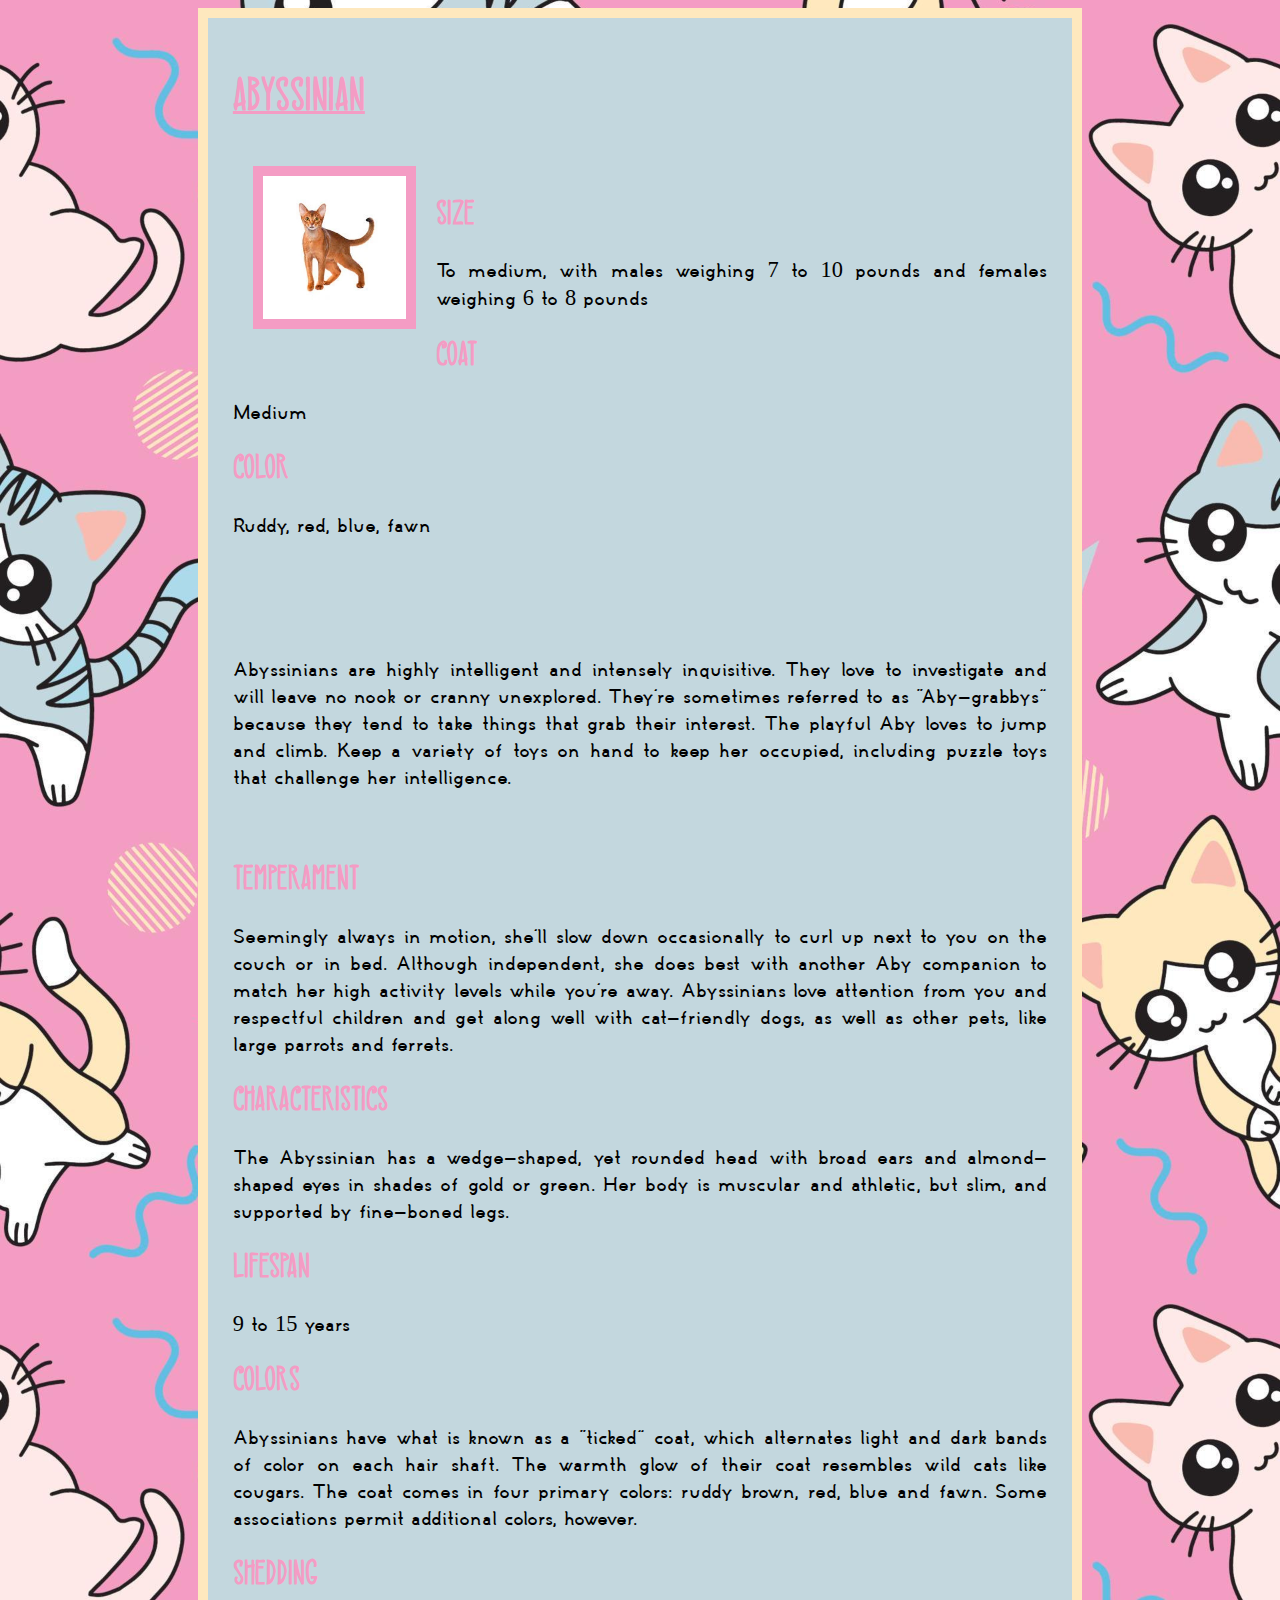
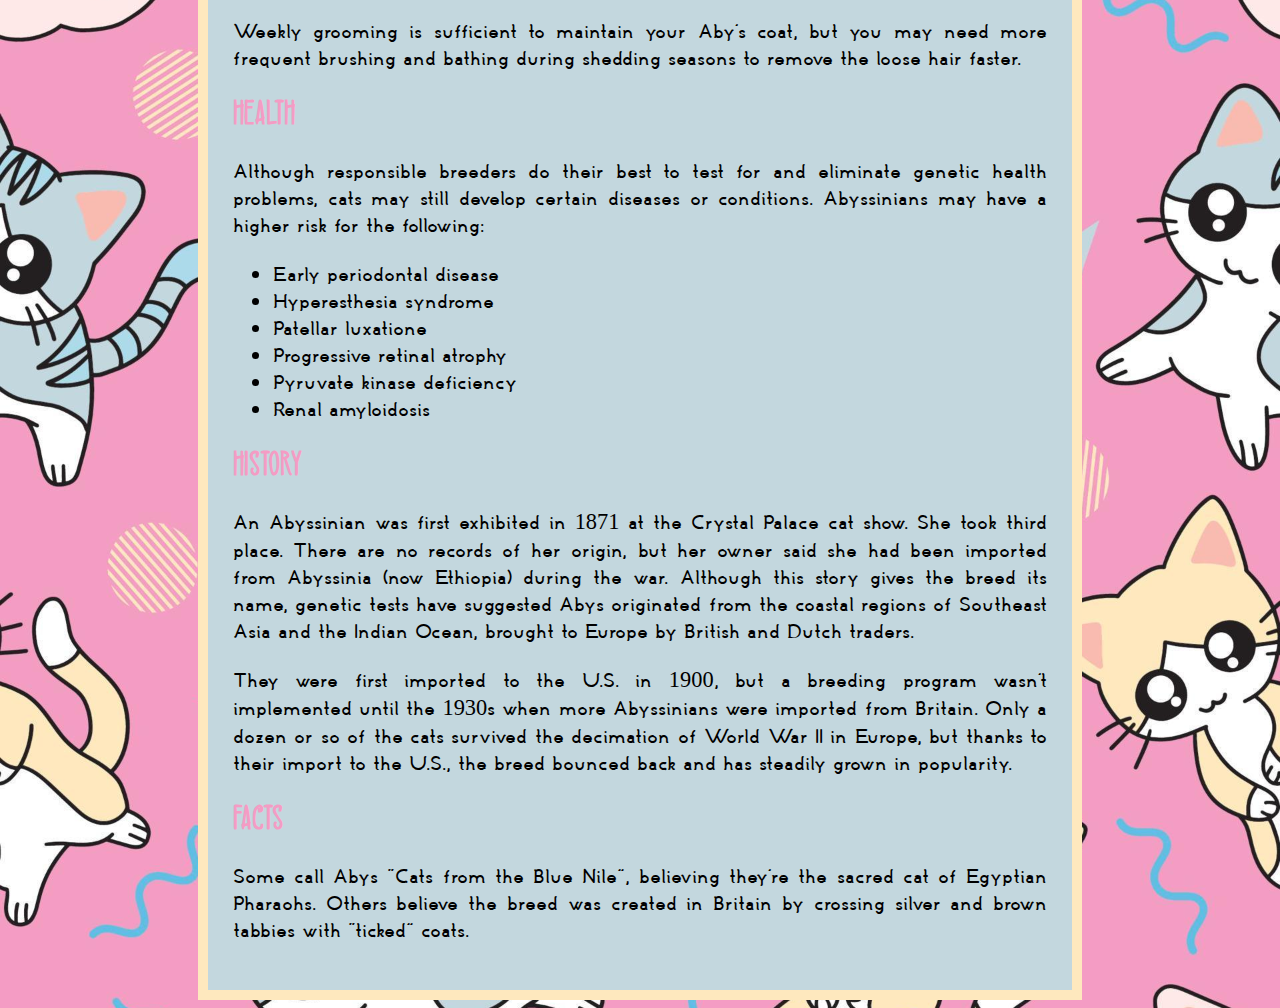
==== abyssinian.html @ 5922e12d "Add files via upload" ====
<!DOCTYPE html>
<html lang="en">
<head>
    <meta charset="UTF-8">
    <meta http-equiv="X-UA-Compatible" content="IE=edge">
    <meta name="viewport" content="width=device-width, initial-scale=1.0">
    <title>Abyssinian</title>
    <link rel="stylesheet" href="./css/breeds.css">
    <link rel="shortcut icon" href="images/favicon.png">
</head>
<body>
    <div id="wrapper">
        <h1>Abyssinian</h1>
            <img id="cats" src="./images/cat1.jpg" alt="Abyssinian">
                <br>
        <h2>Size</h2>
            <p> To medium, with males weighing 7 to 10 pounds and females weighing 6 to 8 pounds</p>
        <h2>Coat</h2>
            <p>Medium</p>
        <h2>Color</h2>
            <p>Ruddy, red, blue, fawn</p>
                <br><br><br>
            <p><b>Abyssinians are highly intelligent and intensely inquisitive. They love to investigate and will leave no nook or cranny unexplored. They’re sometimes referred to as “Aby-grabbys” because they tend to take things that grab their interest. The playful Aby loves to jump and climb. Keep a variety of toys on hand to keep her occupied, including puzzle toys that challenge her intelligence.</b></p>
                <br>
        <h2>Temperament</h2>
            <p>Seemingly always in motion, she’ll slow down occasionally to curl up next to you on the couch or in bed. Although independent, she does best with another Aby companion to match her high activity levels while you’re away. Abyssinians love attention from you and respectful children and get along well with cat-friendly dogs, as well as other pets, like large parrots and ferrets.</p>
        <h2>Characteristics</h2>
            <p>The Abyssinian has a wedge-shaped, yet rounded head with broad ears and almond-shaped eyes in shades of gold or green. Her body is muscular and athletic, but slim, and supported by fine-boned legs.</p>
        <h2>Lifespan</h2>
            <p>9 to 15 years</p>
        <h2>Colors</h2>
            <p>Abyssinians have what is known as a “ticked” coat, which alternates light and dark bands of color on each hair shaft. The warmth glow of their coat resembles wild cats like cougars. The coat comes in four primary colors: ruddy brown, red, blue and fawn. Some associations permit additional colors, however.</p>
        <h2>Shedding</h2>
            <p>Weekly grooming is sufficient to maintain your Aby’s coat, but you may need more frequent brushing and bathing during shedding seasons to remove the loose hair faster.</p>
        <h2>Health</h2>
            <p>Although responsible breeders do their best to test for and eliminate genetic health problems, cats may still develop certain diseases or conditions. Abyssinians may have a higher risk for the following:</p>
        <ul class="lista">
            <li>Early periodontal disease</li>
            <li>Hyperesthesia syndrome</li>
            <li>Patellar luxatione</li>
            <li>Progressive retinal atrophy</li>
            <li>Pyruvate kinase deficiency</li>
            <li>Renal amyloidosis</li>
        </ul>
        <h2>History</h2>
            <p>An Abyssinian was first exhibited in 1871 at the Crystal Palace cat show. She took third place. There are no records of her origin, but her owner said she had been imported from Abyssinia (now Ethiopia) during the war. Although this story gives the breed its name, genetic tests have suggested Abys originated from the coastal regions of Southeast Asia and the Indian Ocean, brought to Europe by British and Dutch traders.</p>

            <p>They were first imported to the U.S. in 1900, but a breeding program wasn’t implemented until the 1930s when more Abyssinians were imported from Britain. Only a dozen or so of the cats survived the decimation of World War II in Europe, but thanks to their import to the U.S., the breed bounced back and has steadily grown in popularity.</p>
        <h2>Facts</h2>
            <p>Some call Abys “Cats from the Blue Nile”, believing they’re the sacred cat of Egyptian Pharaohs.
            Others believe the breed was created in Britain by crossing silver and brown tabbies with “ticked” coats.</p>
        <div class="limpiafloat"></div>
    </div>
</body>
</html>
---- css/breeds.css ----
/****************************************************/
/*            Cats' Paradise - breeds.css           */
/*              Autor: Jose Sotos Perez             */
/****************************************************/

/***************  GENERAL STYLE  ***************/

* {
        box-sizing:border-box;
}

body { 
        font-family: texto;
        font-size: 1.2em;
        background-size: contain;
        background-image: url("../images/background.jpg");
}

#wrapper {
        width:70%;
        min-height:100vh;
        border:10px solid #FEE8BE;
        background-color: #C3D7DE;
        margin:auto;
        padding:2%;
}       

h1, h2, h3 {
        font-family:titulos;
        color: #F49CC4;
}

h1 {
        text-decoration:underline;
}

p {
        text-align:justify;
        font-size: 1.4rem;
}

.lista {
        font-size: 1.4rem;
}

#cats {
        width:20%;
        float:left;
        margin: 20px;
        border:10px solid #F49CC4;
}

.limpiafloat {
        clear:both;
}

/*************** FONTS ***************/

@font-face {
        font-family: titulos;
        src: url("../fonts/Spring_Cats.ttf");
}

@font-face {
        font-family: texto;
        src: url("../fonts/malandrino_bold.ttf");
}

/*************** MEDIA QUERIES ***************/

@media only screen and (width<=1200px) {
#cats {
        width:100%;
    }   
}

@media only screen and (width<=600px) {
#wrapper {
        width:100%;
    } 

#cats {
        width:100%;
    }
}
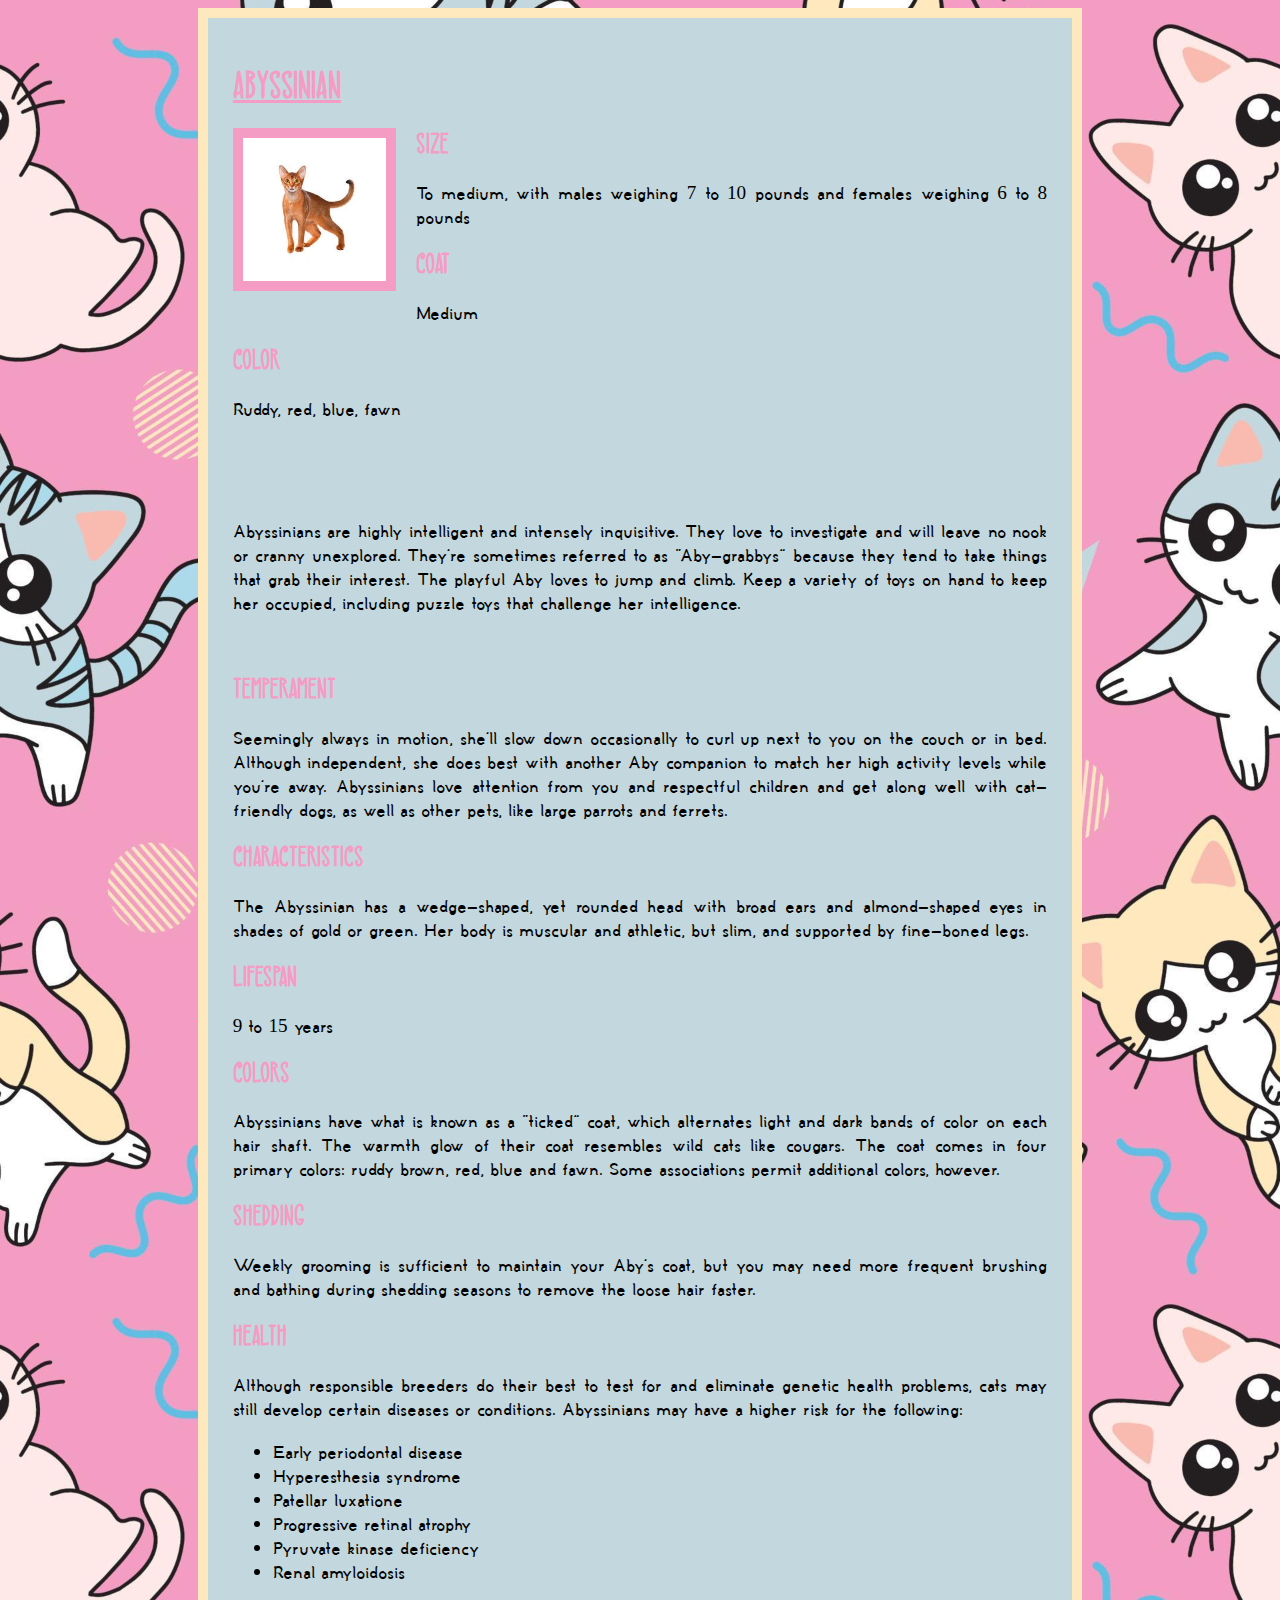
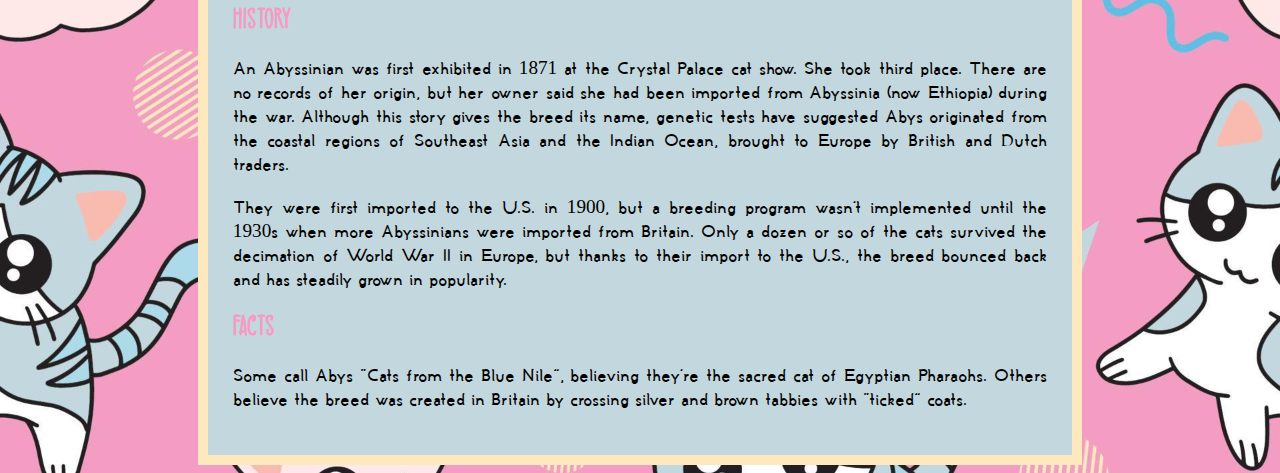
==== commit 3e80622b: "Cambios" ====
--- a/abyssinian.html
+++ b/abyssinian.html
@@ -12,7 +12,6 @@
     <div id="wrapper">
         <h1>Abyssinian</h1>
             <img id="cats" src="./images/cat1.jpg" alt="Abyssinian">
-                <br>
         <h2>Size</h2>
             <p> To medium, with males weighing 7 to 10 pounds and females weighing 6 to 8 pounds</p>
         <h2>Coat</h2>
--- a/css/breeds.css
+++ b/css/breeds.css
@@ -11,7 +11,7 @@
 
 body { 
         font-family: texto;
-        font-size: 1.2em;
+        font-size: 1em;
         background-size: contain;
         background-image: url("../images/background.jpg");
 }
@@ -36,17 +36,17 @@
 
 p {
         text-align:justify;
-        font-size: 1.4rem;
+        font-size: 1.2rem;
 }
 
 .lista {
-        font-size: 1.4rem;
+        font-size: 1.2rem;
 }
 
 #cats {
+        margin: 0px 20px 20px 0px;
         width:20%;
         float:left;
-        margin: 20px;
         border:10px solid #F49CC4;
 }
 
